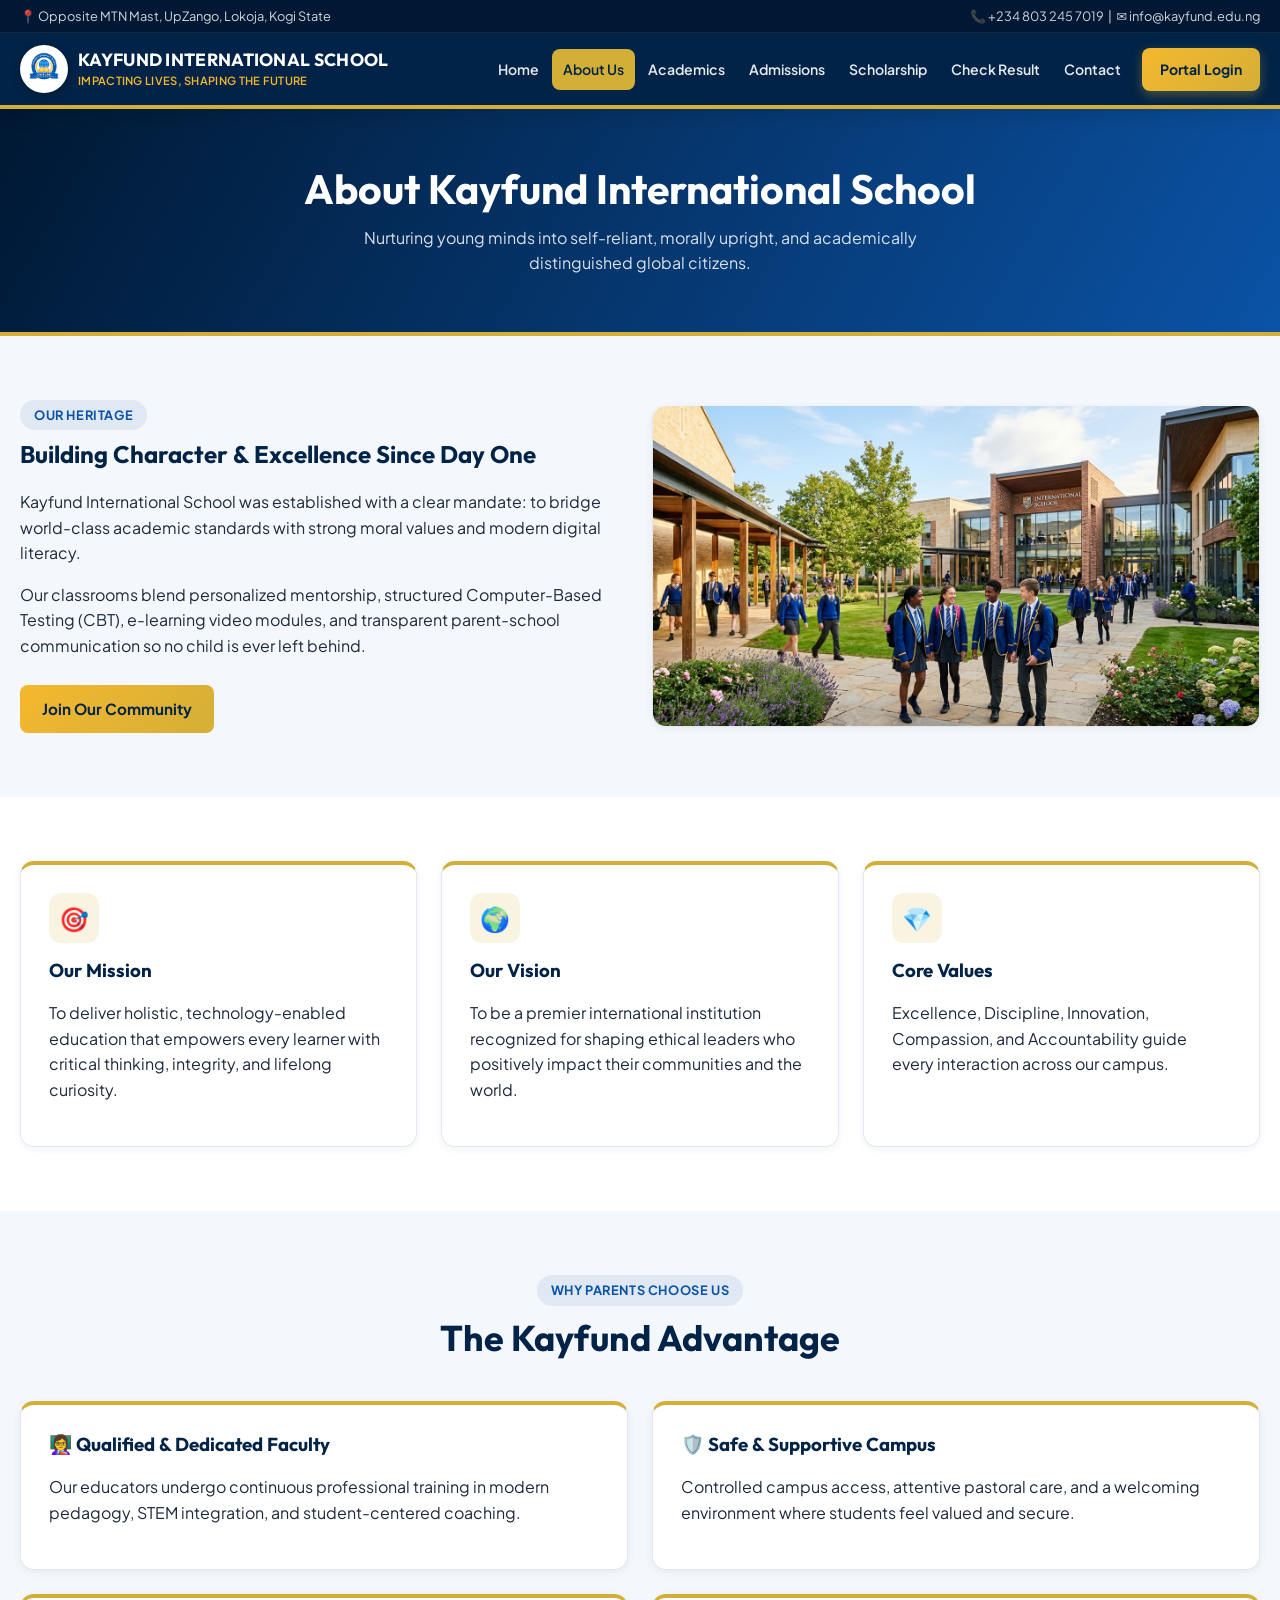
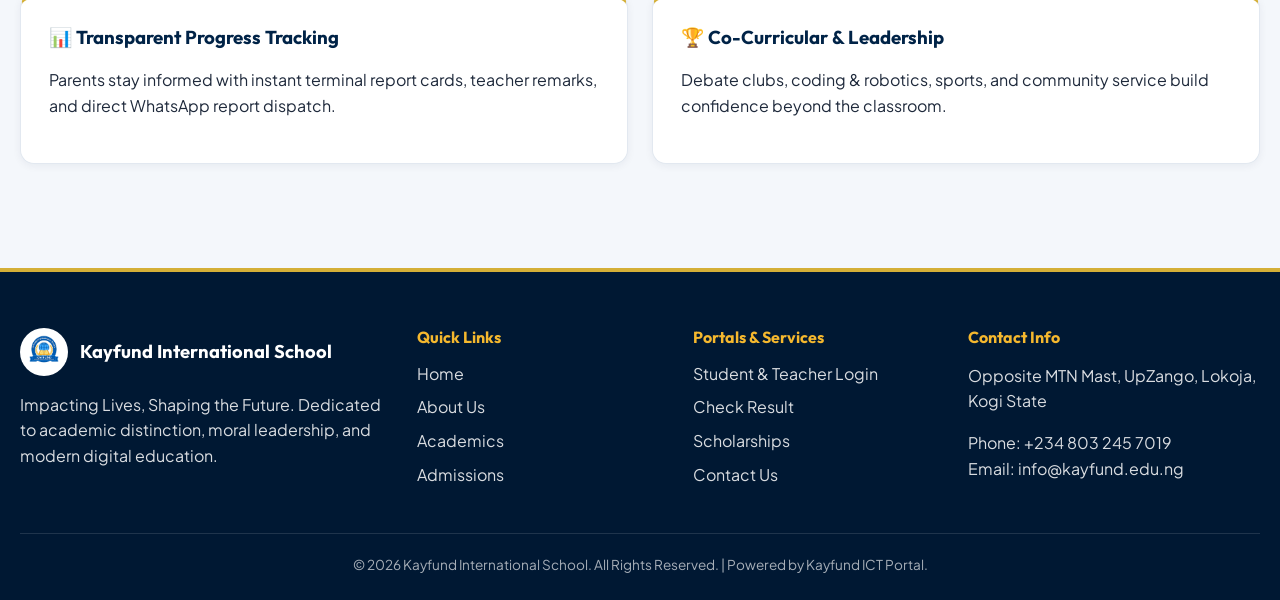
==== about.html @ 0e15cde7 "Initial commit: Kayfund International School multi-page website and demo portal" ====
<!DOCTYPE html>
<html lang="en">
<head>
    <meta charset="UTF-8">
    <meta name="viewport" content="width=device-width, initial-scale=1.0">
    <title>About Us | Kayfund International School</title>
    <link rel="icon" type="image/png" href="assets/images/logo.png">
    <link rel="stylesheet" href="assets/css/styles.css">
</head>
<body>
    <header class="site-header">
        <div class="top-utility">
            <div class="container top-utility-inner">
                <span>📍 Opposite MTN Mast, UpZango, Lokoja, Kogi State</span>
                <span>📞 +234 803 245 7019 &nbsp;|&nbsp; ✉️ info@kayfund.edu.ng</span>
            </div>
        </div>
        <div class="header-main">
            <a href="index.html" class="brand">
                <img src="assets/images/logo.png" alt="Kayfund International School Logo" class="brand-logo">
                <div class="brand-text">
                    <h1>KAYFUND INTERNATIONAL SCHOOL</h1>
                    <p>Impacting Lives, Shaping the Future</p>
                </div>
            </a>
            <button class="nav-toggle" id="nav-toggle" aria-label="Toggle navigation" aria-expanded="false">☰</button>
            <nav class="main-nav" id="main-nav">
                <a href="index.html" class="nav-item">Home</a>
                <a href="about.html" class="nav-item active">About Us</a>
                <a href="academics.html" class="nav-item">Academics</a>
                <a href="admissions.html" class="nav-item">Admissions</a>
                <a href="scholarship.html" class="nav-item">Scholarship</a>
                <a href="results.html" class="nav-item">Check Result</a>
                <a href="contact.html" class="nav-item">Contact</a>
                <a href="login.html" id="nav-portal-cta" class="nav-item nav-cta">Portal Login</a>
            </nav>
        </div>
    </header>

    <section class="page-banner">
        <div class="container">
            <h1>About Kayfund International School</h1>
            <p>Nurturing young minds into self-reliant, morally upright, and academically distinguished global citizens.</p>
        </div>
    </section>

    <section class="section">
        <div class="container">
            <div class="grid-2" style="align-items:center;">
                <div>
                    <span class="section-tag">Our Heritage</span>
                    <h2>Building Character &amp; Excellence Since Day One</h2>
                    <p>Kayfund International School was established with a clear mandate: to bridge world-class academic standards with strong moral values and modern digital literacy.</p>
                    <p>Our classrooms blend personalized mentorship, structured Computer-Based Testing (CBT), e-learning video modules, and transparent parent-school communication so no child is ever left behind.</p>
                    <a href="admissions.html" class="btn btn-gold" style="margin-top:10px;">Join Our Community</a>
                </div>
                <div class="card media-card">
                    <img src="assets/images/hero-campus.jpg" alt="Kayfund International School Campus" style="height:320px;">
                </div>
            </div>
        </div>
    </section>

    <section class="section section-alt">
        <div class="container">
            <div class="grid-3">
                <div class="card">
                    <div class="card-icon">🎯</div>
                    <h3>Our Mission</h3>
                    <p>To deliver holistic, technology-enabled education that empowers every learner with critical thinking, integrity, and lifelong curiosity.</p>
                </div>
                <div class="card">
                    <div class="card-icon">🌍</div>
                    <h3>Our Vision</h3>
                    <p>To be a premier international institution recognized for shaping ethical leaders who positively impact their communities and the world.</p>
                </div>
                <div class="card">
                    <div class="card-icon">💎</div>
                    <h3>Core Values</h3>
                    <p>Excellence, Discipline, Innovation, Compassion, and Accountability guide every interaction across our campus.</p>
                </div>
            </div>
        </div>
    </section>

    <section class="section">
        <div class="container">
            <div class="section-header">
                <span class="section-tag">Why Parents Choose Us</span>
                <h2>The Kayfund Advantage</h2>
            </div>
            <div class="grid-2">
                <div class="card">
                    <h3>👩‍🏫 Qualified &amp; Dedicated Faculty</h3>
                    <p>Our educators undergo continuous professional training in modern pedagogy, STEM integration, and student-centered coaching.</p>
                </div>
                <div class="card">
                    <h3>🛡️ Safe &amp; Supportive Campus</h3>
                    <p>Controlled campus access, attentive pastoral care, and a welcoming environment where students feel valued and secure.</p>
                </div>
                <div class="card">
                    <h3>📊 Transparent Progress Tracking</h3>
                    <p>Parents stay informed with instant terminal report cards, teacher remarks, and direct WhatsApp report dispatch.</p>
                </div>
                <div class="card">
                    <h3>🏆 Co-Curricular &amp; Leadership</h3>
                    <p>Debate clubs, coding &amp; robotics, sports, and community service build confidence beyond the classroom.</p>
                </div>
            </div>
        </div>
    </section>

    <footer class="site-footer">
        <div class="container">
            <div class="footer-grid">
                <div>
                    <div class="footer-brand">
                        <img src="assets/images/logo.png" alt="Kayfund Logo">
                        <h3>Kayfund International School</h3>
                    </div>
                    <p>Impacting Lives, Shaping the Future. Dedicated to academic distinction, moral leadership, and modern digital education.</p>
                </div>
                <div>
                    <h4>Quick Links</h4>
                    <ul class="footer-links">
                        <li><a href="index.html">Home</a></li>
                        <li><a href="about.html">About Us</a></li>
                        <li><a href="academics.html">Academics</a></li>
                        <li><a href="admissions.html">Admissions</a></li>
                    </ul>
                </div>
                <div>
                    <h4>Portals &amp; Services</h4>
                    <ul class="footer-links">
                        <li><a href="login.html">Student &amp; Teacher Login</a></li>
                        <li><a href="results.html">Check Result</a></li>
                        <li><a href="scholarship.html">Scholarships</a></li>
                        <li><a href="contact.html">Contact Us</a></li>
                    </ul>
                </div>
                <div>
                    <h4>Contact Info</h4>
                    <p>Opposite MTN Mast, UpZango, Lokoja, Kogi State</p>
                    <p>Phone: +234 803 245 7019<br>Email: info@kayfund.edu.ng</p>
                </div>
            </div>
            <div class="footer-bottom">
                &copy; 2026 Kayfund International School. All Rights Reserved. | Powered by Kayfund ICT Portal.
            </div>
        </div>
    </footer>

    <script src="assets/js/app.js"></script>
</body>
</html>
---- assets/css/styles.css ----
/* ==========================================================================
   Kayfund International School - Modern Design System
   Brand Colors: Deep Navy (#002347), Royal Blue (#0b53a6), Gold (#d4af37)
   ========================================================================== */

@import url('https://fonts.googleapis.com/css2?family=Outfit:wght@500;600;700;800&family=Plus+Jakarta+Sans:wght@400;500;600;700&display=swap');

:root {
    --navy: #002347;
    --navy-dark: #001833;
    --royal: #0b53a6;
    --gold: #d4af37;
    --gold-bright: #f5b82e;
    --gold-soft: rgba(212, 175, 55, 0.14);
    --bg: #f4f7fb;
    --surface: #ffffff;
    --surface-alt: #f8fafc;
    --text: #1e293b;
    --text-muted: #64748b;
    --border: #e2e8f0;
    --green: #10b981;
    --red: #ef4444;
    --purple: #7c3aed;
    --shadow-sm: 0 2px 8px rgba(0, 35, 71, 0.06);
    --shadow-md: 0 10px 30px rgba(0, 35, 71, 0.08);
    --shadow-lg: 0 20px 45px rgba(0, 35, 71, 0.14);
    --radius-sm: 8px;
    --radius-md: 14px;
    --radius-lg: 20px;
    --transition: all 0.25s cubic-bezier(0.4, 0, 0.2, 1);
}

*, *::before, *::after {
    box-sizing: border-box;
}

html {
    scroll-behavior: smooth;
    overflow-x: hidden;
}

body {
    margin: 0;
    font-family: 'Plus Jakarta Sans', 'Segoe UI', system-ui, -apple-system, sans-serif;
    background: var(--bg);
    color: var(--text);
    line-height: 1.6;
    -webkit-font-smoothing: antialiased;
    overflow-x: hidden;
}

h1, h2, h3, h4 {
    font-family: 'Outfit', 'Segoe UI', sans-serif;
    color: var(--navy);
    line-height: 1.2;
    margin-top: 0;
}

a {
    color: inherit;
    text-decoration: none;
}

img {
    max-width: 100%;
    display: block;
}

.container {
    width: 100%;
    max-width: 1280px;
    margin: 0 auto;
    padding: 0 20px;
}

.hidden {
    display: none !important;
}

/* ==========================================================================
   Header & Navigation
   ========================================================================== */
.site-header {
    background: var(--navy);
    color: #fff;
    border-bottom: 4px solid var(--gold);
    position: sticky;
    top: 0;
    z-index: 1000;
    box-shadow: 0 4px 20px rgba(0, 0, 0, 0.15);
}

.top-utility {
    background: var(--navy-dark);
    font-size: 0.8rem;
    color: rgba(255, 255, 255, 0.82);
    padding: 6px 0;
    border-bottom: 1px solid rgba(255, 255, 255, 0.08);
}

.top-utility-inner {
    display: flex;
    justify-content: space-between;
    align-items: center;
    flex-wrap: wrap;
    gap: 8px;
}

.top-utility span {
    display: inline-flex;
    align-items: center;
    gap: 6px;
}

.header-main {
    display: flex;
    justify-content: space-between;
    align-items: center;
    padding: 12px 20px;
    max-width: 1280px;
    margin: 0 auto;
    gap: 16px;
}

.brand {
    display: flex;
    align-items: center;
    gap: 10px;
    min-width: 0;
    flex: 1 1 auto;
}

.brand-logo {
    width: 48px;
    height: 48px;
    border-radius: 50%;
    background: #fff;
    padding: 2px;
    object-fit: contain;
    flex-shrink: 0;
    box-shadow: 0 2px 10px rgba(0, 0, 0, 0.25);
}

.brand-text {
    min-width: 0;
}

.brand-text h1 {
    margin: 0;
    font-size: 1.1rem;
    color: #fff;
    letter-spacing: 0.3px;
}

.brand-text p {
    margin: 2px 0 0;
    font-size: 0.7rem;
    color: var(--gold-bright);
    font-weight: 600;
    letter-spacing: 0.3px;
    text-transform: uppercase;
}

.nav-toggle {
    display: none;
    flex-shrink: 0;
    background: rgba(255, 255, 255, 0.1);
    border: 1px solid rgba(255, 255, 255, 0.2);
    color: #fff;
    font-size: 1.3rem;
    padding: 8px 12px;
    border-radius: var(--radius-sm);
    cursor: pointer;
}

.main-nav {
    display: flex;
    align-items: center;
    gap: 2px;
    flex-shrink: 0;
}

.nav-item {
    padding: 9px 11px;
    color: rgba(255, 255, 255, 0.9);
    font-weight: 600;
    font-size: 0.88rem;
    border-radius: var(--radius-sm);
    transition: var(--transition);
    white-space: nowrap;
}

.nav-item:hover {
    background: rgba(255, 255, 255, 0.12);
    color: var(--gold-bright);
}

.nav-item.active {
    background: var(--gold);
    color: var(--navy);
}

.nav-cta {
    margin-left: 8px;
    background: linear-gradient(135deg, var(--gold-bright), var(--gold));
    color: var(--navy) !important;
    font-weight: 700;
    padding: 10px 18px;
    box-shadow: 0 4px 12px rgba(212, 175, 55, 0.35);
}

.nav-cta:hover {
    transform: translateY(-1px);
    box-shadow: 0 6px 16px rgba(212, 175, 55, 0.45);
}

/* ==========================================================================
   Hero & Page Banners
   ========================================================================== */
.hero {
    position: relative;
    background: linear-gradient(120deg, rgba(0, 24, 51, 0.9), rgba(11, 83, 166, 0.78)),
                url('../images/hero-campus.jpg') center/cover no-repeat;
    color: #fff;
    padding: 90px 20px;
    overflow: hidden;
}

.hero-inner {
    max-width: 1280px;
    margin: 0 auto;
    display: grid;
    grid-template-columns: 1.25fr 0.75fr;
    gap: 40px;
    align-items: center;
}

.hero-badge {
    display: inline-flex;
    align-items: center;
    gap: 8px;
    background: rgba(212, 175, 55, 0.18);
    border: 1px solid rgba(245, 184, 46, 0.5);
    color: var(--gold-bright);
    padding: 6px 14px;
    border-radius: 999px;
    font-size: 0.82rem;
    font-weight: 700;
    margin-bottom: 18px;
    letter-spacing: 0.4px;
}

.hero h2 {
    font-size: clamp(2.1rem, 4vw, 3.3rem);
    color: #fff;
    margin-bottom: 16px;
}

.hero h2 span {
    color: var(--gold-bright);
}

.hero p {
    font-size: 1.08rem;
    color: rgba(255, 255, 255, 0.9);
    max-width: 600px;
    margin-bottom: 28px;
}

.hero-actions {
    display: flex;
    flex-wrap: wrap;
    gap: 14px;
}

.hero-card {
    background: rgba(255, 255, 255, 0.1);
    backdrop-filter: blur(12px);
    border: 1px solid rgba(255, 255, 255, 0.22);
    border-radius: var(--radius-lg);
    padding: 28px;
    text-align: center;
}

.hero-card img {
    width: 110px;
    height: 110px;
    margin: 0 auto 14px;
    border-radius: 50%;
    background: #fff;
    padding: 4px;
}

.hero-card h3 {
    color: var(--gold-bright);
    margin-bottom: 8px;
}

.hero-card p {
    font-size: 0.92rem;
    margin-bottom: 18px;
}

.page-banner {
    background: linear-gradient(120deg, var(--navy-dark), var(--royal));
    color: #fff;
    padding: 56px 20px;
    text-align: center;
    border-bottom: 4px solid var(--gold);
}

.page-banner h1 {
    color: #fff;
    font-size: clamp(1.8rem, 3.2vw, 2.6rem);
    margin-bottom: 10px;
}

.page-banner p {
    color: rgba(255, 255, 255, 0.85);
    max-width: 650px;
    margin: 0 auto;
}

/* ==========================================================================
   Stats Bar & Sections
   ========================================================================== */
.stats-strip {
    background: var(--surface);
    border-bottom: 1px solid var(--border);
    padding: 28px 20px;
}

.stats-grid {
    display: grid;
    grid-template-columns: repeat(4, 1fr);
    gap: 20px;
    text-align: center;
}

.stat-item h3 {
    font-size: 2rem;
    color: var(--royal);
    margin-bottom: 4px;
}

.stat-item p {
    margin: 0;
    font-size: 0.9rem;
    color: var(--text-muted);
    font-weight: 600;
}

.section {
    padding: 64px 0;
}

.section-alt {
    background: var(--surface);
}

.section-header {
    text-align: center;
    max-width: 680px;
    margin: 0 auto 42px;
}

.section-tag {
    display: inline-block;
    color: var(--royal);
    background: rgba(11, 83, 166, 0.09);
    padding: 5px 14px;
    border-radius: 999px;
    font-size: 0.8rem;
    font-weight: 700;
    text-transform: uppercase;
    letter-spacing: 0.6px;
    margin-bottom: 10px;
}

.section-header h2 {
    font-size: clamp(1.7rem, 2.8vw, 2.3rem);
    margin-bottom: 12px;
}

.section-header p {
    color: var(--text-muted);
    margin: 0;
}

/* ==========================================================================
   Cards & Grids
   ========================================================================== */
.grid-2 {
    display: grid;
    grid-template-columns: repeat(2, 1fr);
    gap: 24px;
}

.grid-3 {
    display: grid;
    grid-template-columns: repeat(3, 1fr);
    gap: 24px;
}

.grid-4 {
    display: grid;
    grid-template-columns: repeat(4, 1fr);
    gap: 20px;
}

.card {
    background: var(--surface);
    border-radius: var(--radius-md);
    padding: 28px;
    box-shadow: var(--shadow-sm);
    border: 1px solid var(--border);
    border-top: 4px solid var(--gold);
    transition: var(--transition);
}

.card:hover {
    transform: translateY(-3px);
    box-shadow: var(--shadow-md);
}

.card-icon {
    width: 50px;
    height: 50px;
    border-radius: 12px;
    background: var(--gold-soft);
    color: var(--navy);
    display: flex;
    align-items: center;
    justify-content: center;
    font-size: 1.5rem;
    margin-bottom: 16px;
}

.media-card {
    padding: 0;
    overflow: hidden;
    border-top: none;
}

.media-card img {
    width: 100%;
    height: 220px;
    object-fit: cover;
}

.media-card-body {
    padding: 24px;
}

/* ==========================================================================
   Buttons & Forms
   ========================================================================== */
.btn {
    display: inline-flex;
    align-items: center;
    justify-content: center;
    gap: 8px;
    padding: 12px 22px;
    background: var(--navy);
    color: #fff;
    border: none;
    border-radius: var(--radius-sm);
    font-family: inherit;
    font-size: 0.95rem;
    font-weight: 700;
    cursor: pointer;
    transition: var(--transition);
    text-align: center;
}

.btn:hover {
    background: var(--royal);
    transform: translateY(-1px);
}

.btn-block {
    width: 100%;
}

.btn-gold {
    background: linear-gradient(135deg, var(--gold-bright), var(--gold));
    color: var(--navy);
}

.btn-gold:hover {
    background: var(--gold-bright);
    color: var(--navy-dark);
}

.btn-outline {
    background: transparent;
    border: 2px solid rgba(255, 255, 255, 0.55);
    color: #fff;
}

.btn-outline:hover {
    background: rgba(255, 255, 255, 0.14);
    border-color: #fff;
}

.btn-outline-dark {
    background: transparent;
    border: 2px solid var(--navy);
    color: var(--navy);
}

.btn-outline-dark:hover {
    background: var(--navy);
    color: #fff;
}

.btn-whatsapp {
    background: #25D366;
    color: #fff;
}

.btn-whatsapp:hover {
    background: #1da851;
}

.btn-purple {
    background: var(--purple);
    color: #fff;
}

.btn-purple:hover {
    background: #6d28d9;
}

.btn-green {
    background: var(--green);
    color: #fff;
}

.btn-green:hover {
    background: #059669;
}

.form-group {
    margin-bottom: 16px;
}

.form-group label {
    display: block;
    font-size: 0.88rem;
    font-weight: 600;
    color: var(--navy);
    margin-bottom: 6px;
}

input, select, textarea {
    width: 100%;
    padding: 12px 14px;
    border: 1.5px solid var(--border);
    border-radius: var(--radius-sm);
    font-family: inherit;
    font-size: 0.95rem;
    color: var(--text);
    background: #fff;
    transition: border-color 0.2s, box-shadow 0.2s;
}

input:focus, select:focus, textarea:focus {
    outline: none;
    border-color: var(--royal);
    box-shadow: 0 0 0 3px rgba(11, 83, 166, 0.12);
}

/* ==========================================================================
   Auth Tabs & Demo Helpers
   ========================================================================== */
.auth-tabs {
    display: grid;
    grid-template-columns: 1fr 1fr;
    gap: 8px;
    background: var(--bg);
    padding: 6px;
    border-radius: var(--radius-sm);
    margin-bottom: 22px;
}

.auth-tab {
    padding: 10px;
    border: none;
    background: transparent;
    font-family: inherit;
    font-weight: 700;
    color: var(--text-muted);
    border-radius: 6px;
    cursor: pointer;
    transition: var(--transition);
}

.auth-tab.active {
    background: #fff;
    color: var(--navy);
    box-shadow: var(--shadow-sm);
}

.demo-box {
    background: #f0f7ff;
    border: 1px dashed var(--royal);
    border-radius: var(--radius-sm);
    padding: 14px;
    margin-top: 20px;
    font-size: 0.85rem;
}

.demo-box-actions {
    display: flex;
    flex-wrap: wrap;
    gap: 8px;
    margin-top: 10px;
}

/* ==========================================================================
   Portal Dashboard Layout
   ========================================================================== */
.portal-shell {
    display: grid;
    grid-template-columns: 270px 1fr;
    min-height: calc(100vh - 140px);
    background: var(--surface);
    border-radius: var(--radius-lg);
    overflow: hidden;
    box-shadow: var(--shadow-md);
    border: 1px solid var(--border);
    margin: 28px auto;
}

.portal-sidebar {
    background: var(--navy);
    color: #fff;
    padding: 24px 18px;
    border-right: 4px solid var(--gold);
    display: flex;
    flex-direction: column;
}

.portal-user-badge {
    display: flex;
    align-items: center;
    gap: 12px;
    padding-bottom: 18px;
    margin-bottom: 18px;
    border-bottom: 1px solid rgba(255, 255, 255, 0.14);
}

.portal-user-badge img {
    width: 48px;
    height: 48px;
    border-radius: 50%;
    background: #fff;
    padding: 2px;
}

.portal-nav-link {
    display: flex;
    align-items: center;
    gap: 10px;
    padding: 12px 14px;
    margin: 4px 0;
    border-radius: var(--radius-sm);
    cursor: pointer;
    font-weight: 600;
    font-size: 0.94rem;
    color: rgba(255, 255, 255, 0.88);
    transition: var(--transition);
}

.portal-nav-link:hover {
    background: rgba(255, 255, 255, 0.1);
}

.portal-nav-link.active {
    background: var(--gold);
    color: var(--navy);
    font-weight: 700;
}

.portal-content {
    padding: 32px;
    background: var(--surface-alt);
    overflow-x: auto;
}

.portal-mobile-bar {
    display: none;
    justify-content: space-between;
    align-items: center;
    background: var(--navy);
    color: #fff;
    padding: 12px 16px;
    border-radius: var(--radius-sm);
    margin-bottom: 18px;
}

/* ==========================================================================
   Tables, Messages, CBT, Videos & Report Card
   ========================================================================== */
.table-wrap {
    overflow-x: auto;
}

.data-table {
    width: 100%;
    border-collapse: collapse;
    margin-top: 12px;
    font-size: 0.92rem;
}

.data-table th, .data-table td {
    border: 1px solid var(--border);
    padding: 12px 14px;
    text-align: left;
}

.data-table th {
    background: var(--navy);
    color: #fff;
    font-weight: 600;
}

.data-table tr:nth-child(even) {
    background: var(--surface-alt);
}

.msg-box {
    background: #fff;
    border: 1px solid var(--border);
    border-left: 4px solid var(--royal);
    padding: 16px;
    margin-bottom: 12px;
    border-radius: var(--radius-sm);
}

.msg-meta {
    font-size: 0.8rem;
    color: var(--text-muted);
    margin-top: 8px;
    display: flex;
    justify-content: space-between;
}

.cbt-option {
    display: flex;
    align-items: center;
    gap: 12px;
    background: var(--surface-alt);
    padding: 14px 16px;
    margin: 10px 0;
    border-radius: var(--radius-sm);
    cursor: pointer;
    border: 1.5px solid var(--border);
    transition: var(--transition);
}

.cbt-option:hover {
    background: #eef4fc;
    border-color: var(--royal);
}

.cbt-option input {
    width: auto;
    margin: 0;
}

.video-container {
    position: relative;
    padding-bottom: 56.25%;
    height: 0;
    overflow: hidden;
    border-radius: var(--radius-sm);
    background: #000;
}

.video-container iframe {
    position: absolute;
    inset: 0;
    width: 100%;
    height: 100%;
    border: 0;
}

.report-sheet {
    background: #fff;
    padding: 32px;
    border: 2px solid var(--navy);
    color: #000;
    border-radius: var(--radius-sm);
}

.report-header {
    display: flex;
    align-items: center;
    justify-content: center;
    gap: 18px;
    text-align: center;
    border-bottom: 3px double var(--navy);
    padding-bottom: 16px;
    margin-bottom: 20px;
}

.report-header img {
    width: 72px;
    height: 72px;
    object-fit: contain;
}

.report-grid {
    display: grid;
    grid-template-columns: repeat(2, 1fr);
    gap: 10px 24px;
    margin-bottom: 20px;
    font-size: 0.95rem;
}

.result-table {
    width: 100%;
    border-collapse: collapse;
    margin-top: 10px;
}

.result-table th, .result-table td {
    border: 1px solid #334155;
    padding: 10px;
    text-align: center;
}

.result-table th {
    background: #e2e8f0;
    color: var(--navy);
}

/* ==========================================================================
   Toast Notifications
   ========================================================================== */
.toast-container {
    position: fixed;
    bottom: 24px;
    right: 24px;
    z-index: 9999;
    display: flex;
    flex-direction: column;
    gap: 10px;
}

.toast {
    background: var(--navy);
    color: #fff;
    padding: 14px 20px;
    border-radius: var(--radius-sm);
    border-left: 4px solid var(--gold);
    box-shadow: var(--shadow-lg);
    font-size: 0.92rem;
    font-weight: 600;
    animation: slideIn 0.25s ease-out;
}

.toast.success { border-left-color: var(--green); }
.toast.error { border-left-color: var(--red); }

@keyframes slideIn {
    from { transform: translateX(20px); opacity: 0; }
    to { transform: translateX(0); opacity: 1; }
}

/* ==========================================================================
   Footer
   ========================================================================== */
.site-footer {
    background: var(--navy-dark);
    color: rgba(255, 255, 255, 0.85);
    padding: 56px 0 24px;
    border-top: 4px solid var(--gold);
    margin-top: 40px;
}

.footer-grid {
    display: grid;
    grid-template-columns: 1.5fr 1fr 1fr 1.2fr;
    gap: 32px;
    margin-bottom: 36px;
}

.footer-brand {
    display: flex;
    align-items: center;
    gap: 12px;
    margin-bottom: 14px;
}

.footer-brand img {
    width: 48px;
    height: 48px;
    border-radius: 50%;
    background: #fff;
    padding: 2px;
}

.footer-brand h3 {
    color: #fff;
    margin: 0;
    font-size: 1.15rem;
}

.site-footer h4 {
    color: var(--gold-bright);
    font-size: 1rem;
    margin-bottom: 14px;
}

.footer-links {
    list-style: none;
    padding: 0;
    margin: 0;
}

.footer-links li {
    margin-bottom: 8px;
}

.footer-links a:hover {
    color: var(--gold-bright);
    text-decoration: underline;
}

.footer-bottom {
    border-top: 1px solid rgba(255, 255, 255, 0.12);
    padding-top: 20px;
    text-align: center;
    font-size: 0.85rem;
    color: rgba(255, 255, 255, 0.65);
}

/* ==========================================================================
   Responsive Breakpoints
   ========================================================================== */
@media (max-width: 1024px) {
    .hero-inner {
        grid-template-columns: 1fr;
        text-align: center;
    }
    .hero p {
        margin-left: auto;
        margin-right: auto;
    }
    .hero-actions {
        justify-content: center;
    }
    .grid-4 {
        grid-template-columns: repeat(2, 1fr);
    }
    .footer-grid {
        grid-template-columns: repeat(2, 1fr);
    }
    .portal-shell {
        grid-template-columns: 1fr;
    }
    .portal-sidebar {
        display: none;
        border-right: none;
        border-bottom: 4px solid var(--gold);
    }
    .portal-sidebar.open {
        display: flex;
    }
    .portal-mobile-bar {
        display: flex;
    }
}

@media (max-width: 1060px) {
    .nav-toggle {
        display: inline-flex;
    }
    .main-nav {
        display: none;
        position: absolute;
        top: 100%;
        left: 0;
        right: 0;
        background: var(--navy-dark);
        flex-direction: column;
        align-items: stretch;
        padding: 14px 20px 20px;
        border-bottom: 3px solid var(--gold);
        box-shadow: var(--shadow-lg);
    }
    .main-nav.open {
        display: flex;
    }
    .nav-cta {
        margin-left: 0;
        margin-top: 8px;
    }
}

@media (max-width: 820px) {
    .grid-2, .grid-3 {
        grid-template-columns: 1fr;
    }
    .stats-grid {
        grid-template-columns: repeat(2, 1fr);
    }
    .report-header {
        flex-direction: column;
    }
    .report-grid {
        grid-template-columns: 1fr;
    }
}

@media (max-width: 540px) {
    .top-utility {
        display: none;
    }
    .brand-logo {
        width: 40px;
        height: 40px;
    }
    .brand-text h1 {
        font-size: 0.92rem;
    }
    .brand-text p {
        font-size: 0.62rem;
    }
    .grid-4, .footer-grid {
        grid-template-columns: 1fr;
    }
    .portal-content {
        padding: 20px 16px;
    }
    .card {
        padding: 20px;
    }
}

/* ==========================================================================
   Print Styles (Report Card)
   ========================================================================== */
@media print {
    .site-header, .site-footer, .portal-sidebar, .portal-mobile-bar, .no-print, .toast-container {
        display: none !important;
    }
    body {
        background: #fff;
    }
    .portal-shell {
        display: block;
        border: none;
        box-shadow: none;
        margin: 0;
    }
    .portal-content {
        padding: 0;
        background: #fff;
    }
}
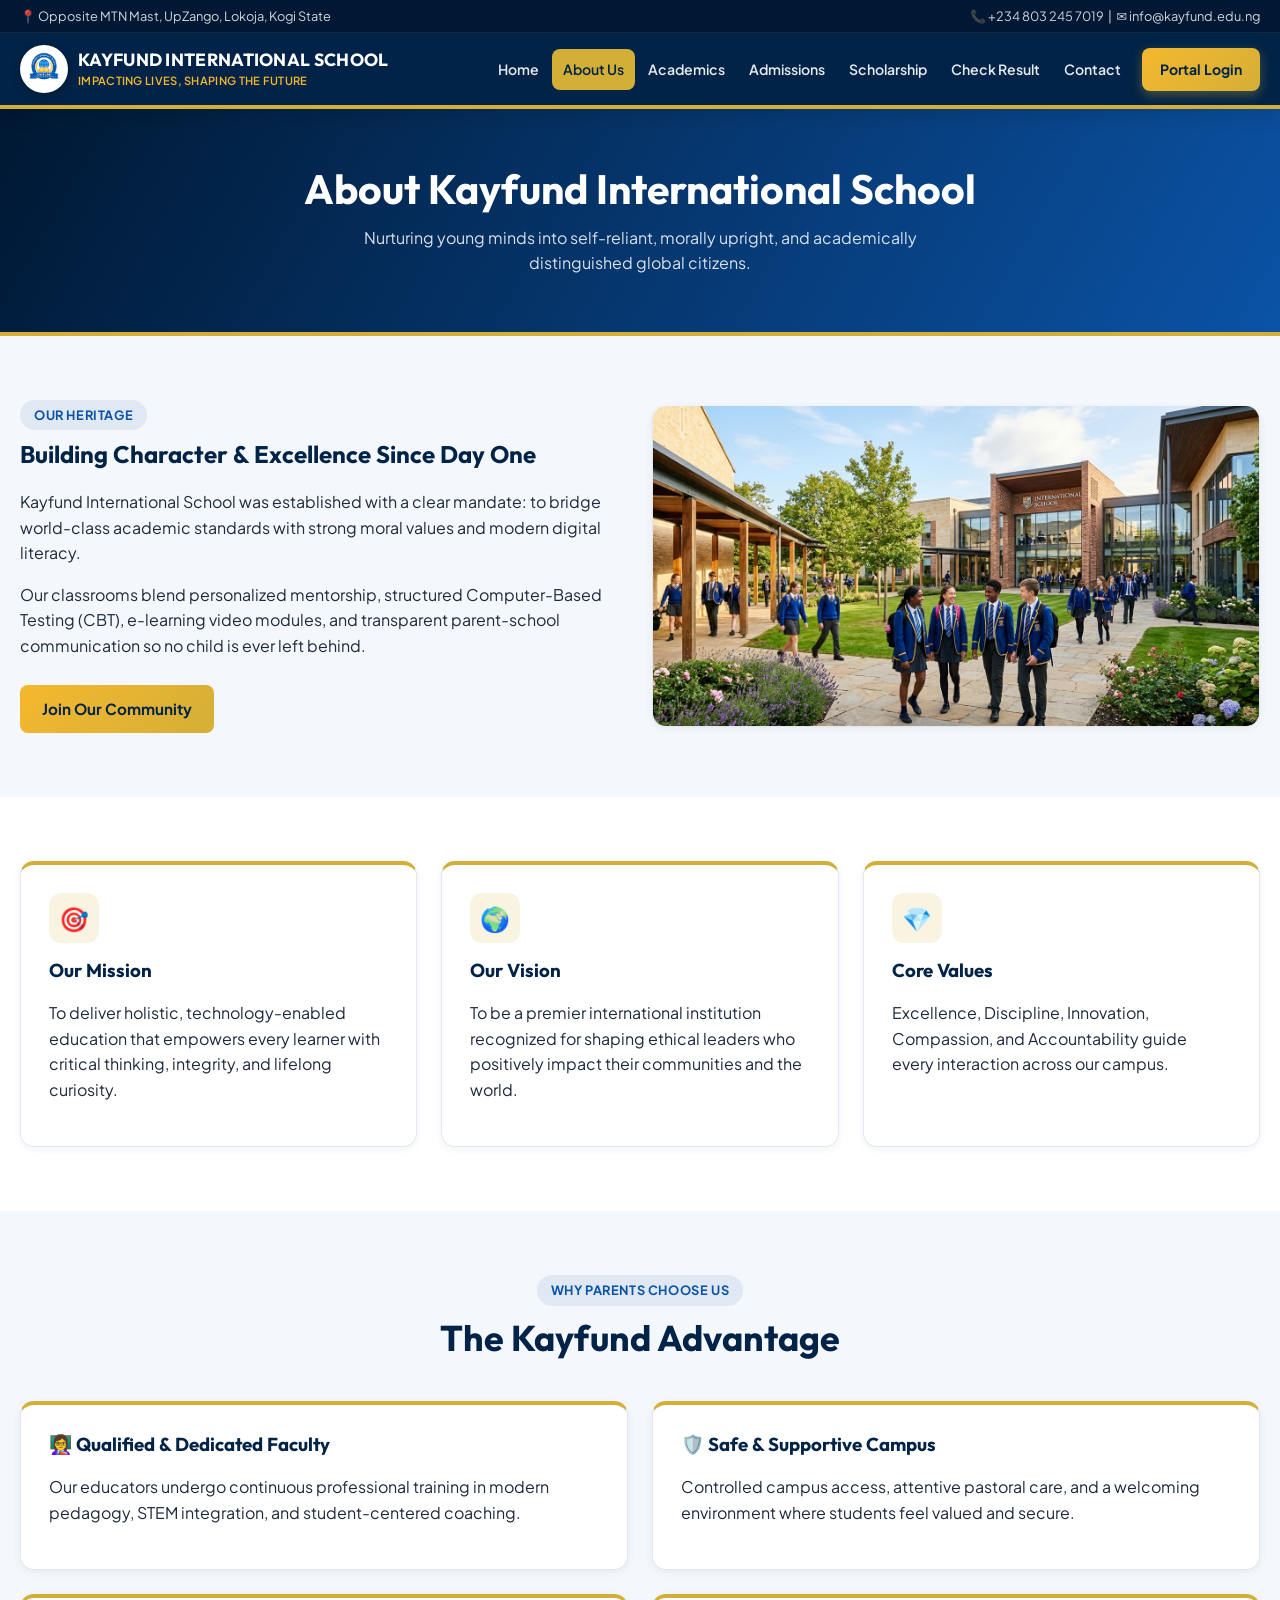
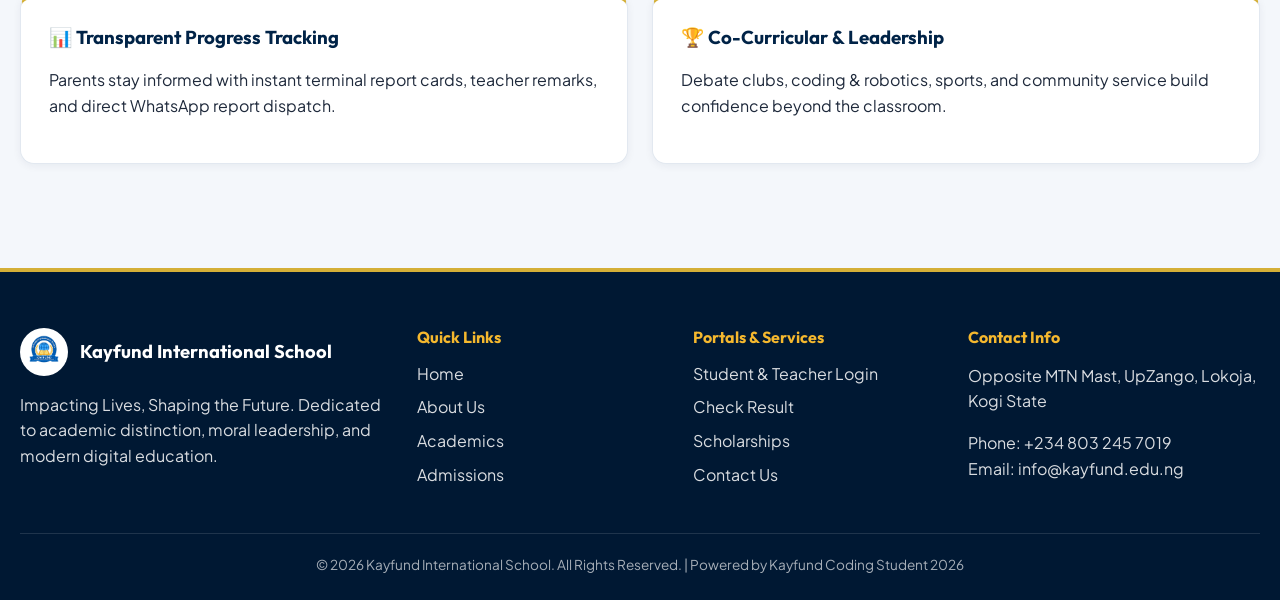
==== commit fa582165: "Update footer credit to Powered by Kayfund Coding Student 2026" ====
--- a/about.html
+++ b/about.html
@@ -145,7 +145,7 @@
                 </div>
             </div>
             <div class="footer-bottom">
-                &copy; 2026 Kayfund International School. All Rights Reserved. | Powered by Kayfund ICT Portal.
+                &copy; 2026 Kayfund International School. All Rights Reserved. | Powered by Kayfund Coding Student 2026
             </div>
         </div>
     </footer>
